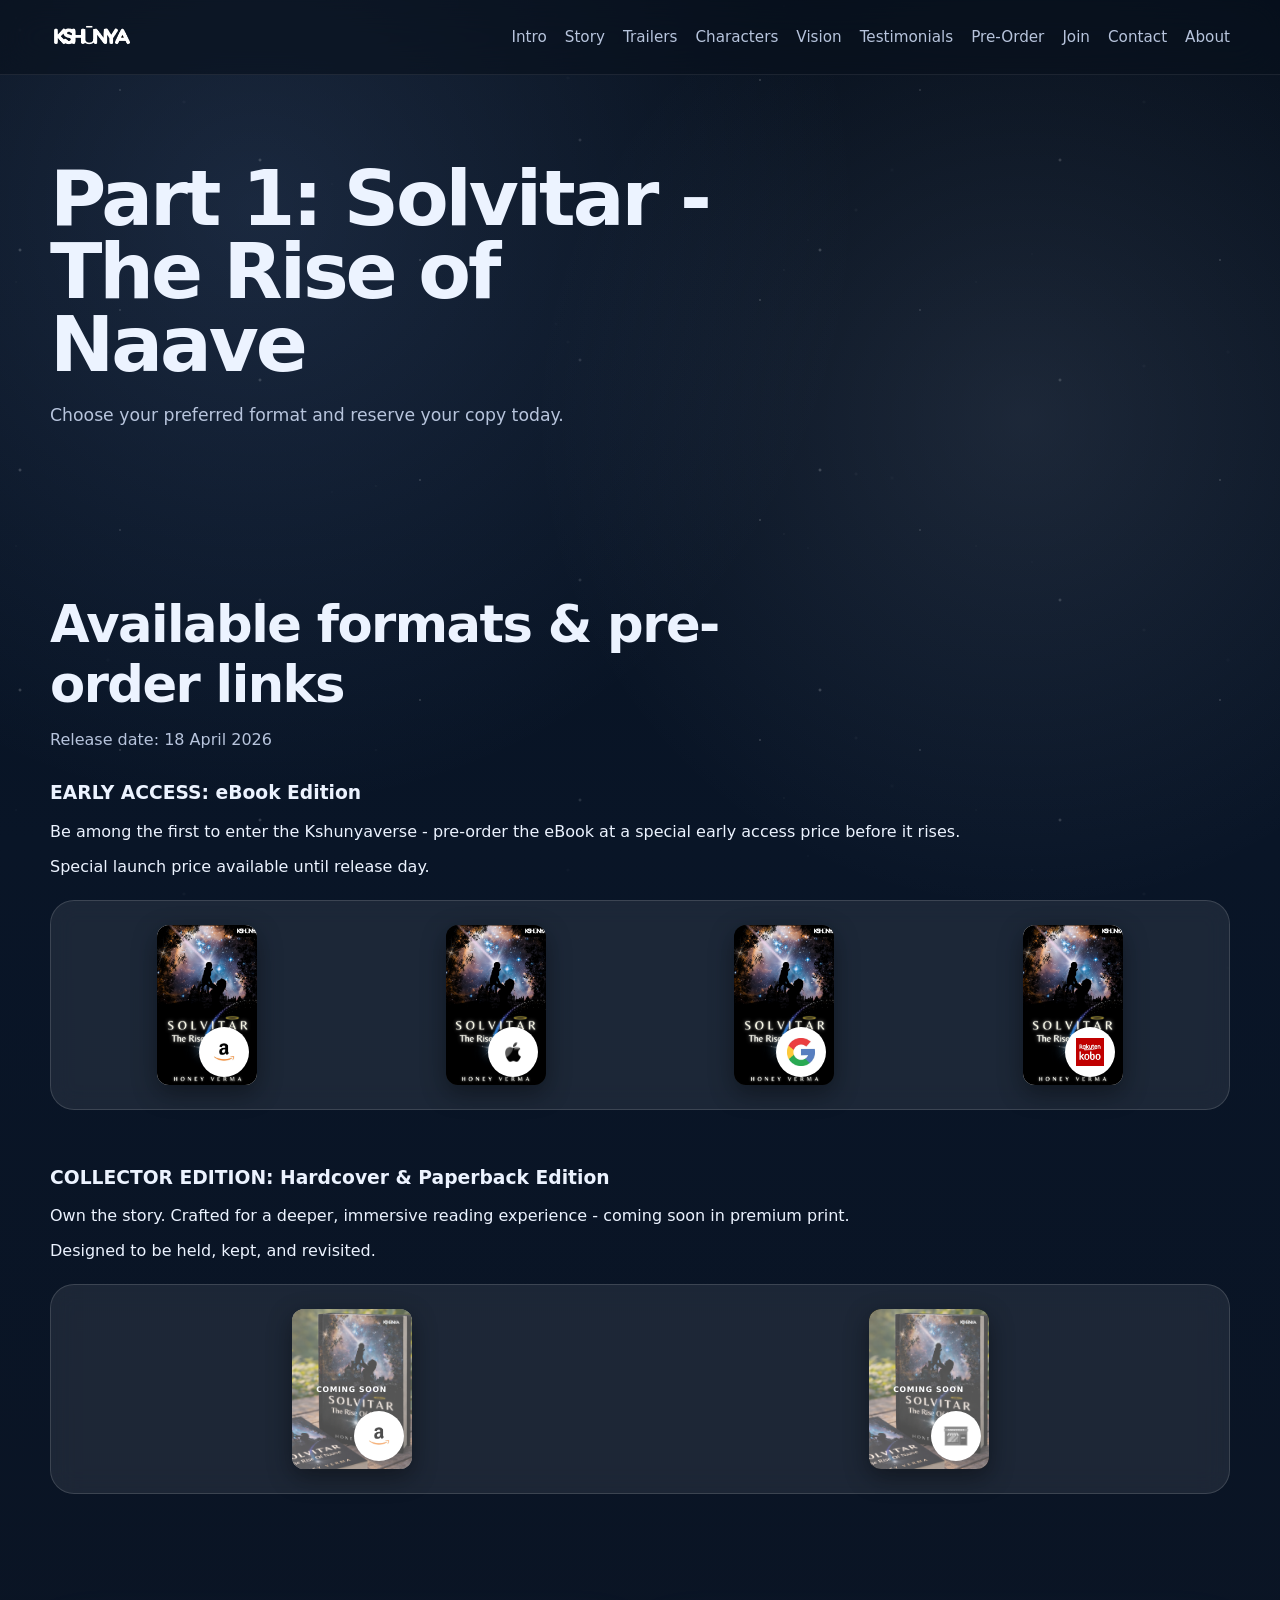
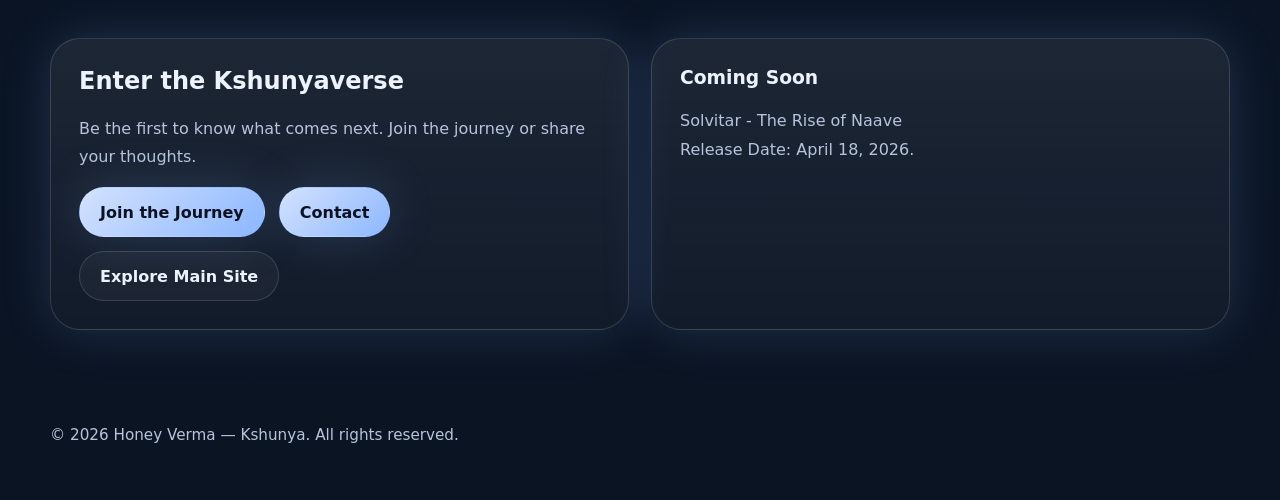
==== preorder.html @ 1340a83e "added meta data" ====
<!DOCTYPE html>
<html lang="en">
<head>
  <meta charset="UTF-8" />
  <meta name="viewport" content="width=device-width, initial-scale=1.0" />
  <title>Pre-Order | Solvitar - The Rise of Naave</title>
  <meta name="description" content="Pre-order Solvitar - The Rise of Naave in eBook format and explore upcoming collector editions.">
  <link rel="canonical" href="https://www.kshunyaverse.com/preorder.html" />
  <meta property="og:type" content="website" />
  <meta property="og:site_name" content="Kshunyaverse" />
  <meta property="og:locale" content="en_US" />
  <meta property="og:title" content="Pre-Order | Solvitar - The Rise of Naave" />
  <meta property="og:description" content="Pre-order Solvitar - The Rise of Naave in eBook format and explore upcoming collector editions." />
  <meta property="og:url" content="https://www.kshunyaverse.com/preorder.html" />
  <meta property="og:image" content="https://www.kshunyaverse.com/illustrations/bookCover.png" />
  <meta property="og:image:width" content="1200" />
  <meta property="og:image:height" content="630" />
  <meta property="og:image:type" content="image/png" />
  <meta property="og:image:alt" content="Solvitar - The Rise of Naave book cover" />
  <meta name="twitter:card" content="summary_large_image" />
  <meta name="twitter:url" content="https://www.kshunyaverse.com/preorder.html" />
  <meta name="twitter:title" content="Pre-Order | Solvitar - The Rise of Naave" />
  <meta name="twitter:description" content="Pre-order Solvitar - The Rise of Naave in eBook format and explore upcoming collector editions." />
  <meta name="twitter:image" content="https://www.kshunyaverse.com/illustrations/bookCover.png" />
  <meta name="twitter:image:alt" content="Solvitar - The Rise of Naave book cover" />
  <link rel="stylesheet" href="styles.css" />
</head>
<body>
  <div class="stars"></div>

  <header class="nav">
    <div class="container nav-inner">
      <a href="index.html#top" class="brand">
        <img class="brand-logo" src="./illustrations/kshunya.png" alt="Kshunya" />
      </a>
      <nav class="nav-links">
        <a href="index.html#intro">Intro</a>
        <a href="index.html#story">Story</a>
        <a href="index.html#trailers">Trailers</a>
        <a href="index.html#characters">Characters</a>
        <a href="index.html#vision">Vision</a>
        <a href="index.html#testimonials">Testimonials</a>
        <a href="preorder.html">Pre-Order</a>
        <a href="#" class="btn-join">Join</a>
        <a href="#" class="btn-contact">Contact</a>
        <a href="index.html#about">About</a>
      </nav>
    </div>
  </header>

  <main id="top">
    <section class="hero">
      <div class="container">
        <div class="section-head reveal">
          <h1 style="max-width:none;">Part 1: Solvitar - The Rise of Naave</h1>
          <p>Choose your preferred format and reserve your copy today.</p>
        </div>
      </div>
    </section>

    <section id="available">
      <div class="container">
        <div class="section-head reveal">
          <h2>Available formats & pre-order links</h2>
          <p>Release date: 18 April 2026</p>
        </div>

        <div>
          <h3>EARLY ACCESS: eBook Edition</h3>
          <p>Be among the first to enter the Kshunyaverse - pre-order the eBook at a special early access price before it rises.</p>
          <p>Special launch price available until release day.</p>
          <div class="card available-grid">
            <div class="store-card reveal amazon-card">
              <a href="https://kdpbook.link/for/B0GTPSJ58J" target="_blank" rel="noopener noreferrer" aria-label="Amazon KDP eBook cover">
                <img src="./illustrations/bookCover.png" alt="Book Cover" class="book-cover-small" />
              </a>
              <a href="https://kdpbook.link/for/B0GTPSJ58J" target="_blank" rel="noopener noreferrer" aria-label="Amazon KDP eBook" class="store-logo-overlay">
                <img src="./logos/amazonIcon.png" alt="Amazon" />
              </a>
            </div>

            <div class="store-card reveal apple-card">
              <a href="https://geo.itunes.apple.com/gb/book/solvitar-the-rise-of-naave/id6761419343" target="_blank" rel="noopener noreferrer" aria-label="Apple Books cover">
                <img src="./illustrations/bookCover.png" alt="Book Cover" class="book-cover-small" />
              </a>
              <a href="https://geo.itunes.apple.com/gb/book/solvitar-the-rise-of-naave/id6761419343" target="_blank" rel="noopener noreferrer" aria-label="Apple Books" class="store-logo-overlay">
                <img src="./logos/appleIcon.png" alt="Apple" />
              </a>
            </div>

            <div class="store-card reveal google-card">
              <a href="https://play.google.com/store/books/details?id=gTzNEQAAQBAJ&pli=1" target="_blank" rel="noopener noreferrer" aria-label="Google Books cover">
                <img src="./illustrations/bookCover.png" alt="Book Cover" class="book-cover-small" />
              </a>
              <a href="https://play.google.com/store/books/details?id=gTzNEQAAQBAJ&pli=1" target="_blank" rel="noopener noreferrer" aria-label="Google Books" class="store-logo-overlay">
                <img src="./logos/googleIcon.png" alt="Google" />
              </a>
            </div>

            <div class="store-card reveal kobo-card">
              <a href="https://www.kobo.com/ww/en/ebook/solvitar-the-rise-of-naave?sId=f99e2381-124f-439b-b4d4-d04a3a6e9999" target="_blank" rel="noopener noreferrer" aria-label="Kobo cover">
                <img src="./illustrations/bookCover.png" alt="Book Cover" class="book-cover-small" />
              </a>
              <a href="https://www.kobo.com/ww/en/ebook/solvitar-the-rise-of-naave?sId=f99e2381-124f-439b-b4d4-d04a3a6e9999" target="_blank" rel="noopener noreferrer" aria-label="Kobo" class="store-logo-overlay">
                <img src="./logos/koboIcon.png" alt="Kobo" />
              </a>
            </div>
          </div>
        </div>

        <br />
        <br />

        <div>
          <h3>COLLECTOR EDITION: Hardcover & Paperback Edition</h3>
          <p>Own the story. Crafted for a deeper, immersive reading experience - coming soon in premium print.</p>
          <p>Designed to be held, kept, and revisited.</p>
          <div class="card available-grid secondary-available-grid">
            <div class="store-card reveal amazon-card">
              <div aria-label="Amazon cover" role="img">
                <img src="./illustrations/hardCover.png" alt="Book Cover" class="book-cover-small-print" />
              </div>
              <div aria-label="Amazon" class="store-logo-overlay" role="img">
                <img src="./logos/amazonIcon.png" alt="Amazon" />
              </div>
              <div class="coming-soon-mask">Coming Soon</div>
            </div>

            <div class="store-card reveal google-card">
              <div aria-label="Google cover" role="img">
                <img src="./illustrations/hardCover.png" alt="Book Cover" class="book-cover-small-print" />
              </div>
              <div aria-label="Google" class="store-logo-overlay" role="img">
                <img src="./logos/bookStore.png" alt="Google" />
              </div>
              <div class="coming-soon-mask">Coming Soon</div>
            </div>
          </div>
        </div>
      </div>
    </section>

    <section>
      <div class="container cta-grid">
        <div class="cta-box reveal">
          <h2 style="margin-top:0;">Enter the Kshunyaverse</h2>
          <p style="color:var(--muted); line-height:1.75;">
            Be the first to know what comes next. Join the journey or share your thoughts.
          </p>
          <div class="hero-actions">
            <a href="#" class="btn btn-primary btn-join">Join the Journey</a>
            <a class="btn btn-primary btn-contact" href="#">Contact</a>
            <a class="btn btn-secondary" href="index.html#top">Explore Main Site</a>
          </div>
        </div>
        <div class="cta-box reveal">
          <h3 style="margin-top:0;">Coming Soon</h3>
          <p style="color:var(--muted); line-height:1.8; margin:0;">Solvitar - The Rise of Naave<br />Release Date: April 18, 2026.</p>
        </div>
      </div>
    </section>

    <div id="join-modal" class="modal" aria-hidden="true">
      <div class="modal-backdrop" data-modal-close></div>
      <div class="modal-content" role="dialog" aria-modal="true" aria-label="Join the list">
        <button type="button" class="modal-close" aria-label="Close">x</button>
        <div class="modal-body">
          <h3>Join the list</h3>
          <p>Submit the form below and we'll notify you when new book launches.</p>
          <iframe id="join-form" src="https://docs.google.com/forms/d/e/1FAIpQLSfUXX-YgB81C_dfRsbbJ611baVwpn4C3yfqafivd_DfNPSOYA/viewform?usp=dialog" frameborder="0" allowfullscreen></iframe>
          <div class="modal-status" aria-live="polite"></div>
        </div>
      </div>
    </div>

    <div id="contact-modal" class="modal" aria-hidden="true">
      <div class="modal-backdrop" data-modal-close></div>
      <div class="modal-content" role="dialog" aria-modal="true" aria-label="Contact Us">
        <button type="button" class="modal-close" aria-label="Close">x</button>
        <div class="modal-body">
          <h3>Contact Us</h3>
          <p>Have questions, feedback, or just want to say hi? Reach out to us using the form below.</p>
          <iframe id="contact-form" src="https://docs.google.com/forms/d/e/1FAIpQLSdtPMQLyelVuLOmg_-yyrxJIGSr80XxqfY_9Hjvm3jRWooEPA/viewform?usp=dialog" frameborder="0" allowfullscreen></iframe>
          <div class="modal-status" aria-live="polite"></div>
        </div>
      </div>
    </div>
  </main>

  <footer class="footer">
    <div class="container">
      © <span id="year"></span> Honey Verma — Kshunya. All rights reserved.
    </div>
  </footer>

  <script src="script.js"></script>
</body>
</html>
---- styles.css ----
:root {
  --bg: #08111f;
  --bg-soft: #0f1c30;
  --card: rgba(255,255,255,0.08);
  --line: rgba(255,255,255,0.14);
  --text: #ecf3ff;
  --muted: #b7c4dc;
  --accent: #8db7ff;
  --accent-2: #d3e2ff;
  --glow: 0 0 50px rgba(141,183,255,0.18);
  --radius: 24px;
  --max: 1180px;
}

* { box-sizing: border-box; }
html { scroll-behavior: smooth; }
body {
  margin: 0;
  font-family: Inter, ui-sans-serif, system-ui, -apple-system, BlinkMacSystemFont, "Segoe UI", sans-serif;
  background:
    radial-gradient(circle at 20% 10%, rgba(141,183,255,0.14), transparent 28%),
    radial-gradient(circle at 80% 20%, rgba(211,226,255,0.10), transparent 25%),
    linear-gradient(180deg, #07101d 0%, #091527 40%, #0b1423 100%);
  color: var(--text);
  overflow-x: hidden;
}

a { color: inherit; text-decoration: none; }
img { max-width: 100%; display: block; }

.stars, .stars::before, .stars::after {
  position: fixed;
  inset: 0;
  content: "";
  pointer-events: none;
  background-image:
    radial-gradient(2px 2px at 20px 30px, rgba(255,255,255,0.8), transparent),
    radial-gradient(1.5px 1.5px at 120px 90px, rgba(255,255,255,0.6), transparent),
    radial-gradient(2px 2px at 260px 160px, rgba(255,255,255,0.7), transparent),
    radial-gradient(1.5px 1.5px at 420px 40px, rgba(255,255,255,0.7), transparent),
    radial-gradient(2px 2px at 580px 140px, rgba(255,255,255,0.55), transparent),
    radial-gradient(1.5px 1.5px at 760px 80px, rgba(255,255,255,0.75), transparent);
  background-size: 800px 220px;
  animation: drift 60s linear infinite;
  opacity: 0.35;
}
.stars::before { animation-duration: 90s; opacity: 0.20; transform: scale(1.2); }
.stars::after { animation-duration: 120s; opacity: 0.12; transform: scale(1.4); }
@keyframes drift { from { transform: translateY(0); } to { transform: translateY(220px); } }

.container { width: min(var(--max), calc(100% - 32px)); margin: 0 auto; }

.banner {
  position: relative;
  width: 100%;
  overflow: hidden;
  background: #000;
  
}

.banner video {
  width: 100%;
  object-fit: cover;
  display: block;
}

.nav {
  position: sticky;
  top: 0;
  z-index: 10;
  backdrop-filter: blur(18px);
  background: rgba(7, 16, 29, 0.58);
  border-bottom: 1px solid rgba(255,255,255,0.08);
}
.nav-inner {
  display: flex;
  align-items: center;
  justify-content: space-between;
  min-height: 74px;
  gap: 24px;
}
.brand {
  display: flex;
  align-items: center;
  gap: 12px;
  font-weight: 700;
  letter-spacing: 0.08em;
  text-transform: uppercase;
}
.brand-mark {
  width: 20px;
  height: 40px;
  border-radius: 50%;
  background: radial-gradient(circle at 35% 35%, var(--accent-2), var(--accent));
  box-shadow: var(--glow);
  position: relative;
}
.brand-mark::after {
  content: "";
  position: absolute;
  inset: 10px;
  border-radius: 50%;
  background: var(--bg);
}
.brand-logo {
  height: 28px;
  width: auto;
  display: block;
  object-fit: contain;
}.nav-links {
  display: flex;
  gap: 18px;
  flex-wrap: wrap;
  color: var(--muted);
  font-size: 0.95rem;
}
.nav-links a:hover { color: var(--text); }

.hero {
  position: relative;
  padding: 88px 0 64px;
}
.hero-grid {
  display: grid;
  grid-template-columns: 1.1fr 0.9fr;
  gap: 32px;
}
.eyebrow {
  display: inline-flex;
  padding: 8px 14px;
  border-radius: 999px;
  border: 1px solid var(--line);
  background: rgba(255,255,255,0.04);
  color: var(--accent-2);
  font-size: 0.85rem;
  margin-bottom: 18px;
}
h1 {
  font-size: clamp(2.6rem, 6vw, 5.5rem);
  line-height: 0.95;
  margin: 0 0 18px;
  letter-spacing: -0.04em;
  max-width: 10ch;
}
.hero p {
  font-size: 1.08rem;
  color: var(--muted);
  line-height: 1.7;
  max-width: 62ch;
  margin: 0 0 26px;
}
.hero-actions {
  display: flex;
  gap: 14px;
  flex-wrap: wrap;
}
.btn {
  display: inline-flex;
  align-items: center;
  justify-content: center;
  min-height: 50px;
  padding: 0 20px;
  border-radius: 999px;
  border: 1px solid transparent;
  transition: 0.25s ease;
  font-weight: 600;
}
.btn-primary {
  background: linear-gradient(135deg, var(--accent-2), var(--accent));
  color: #0b1320;
  box-shadow: var(--glow);
}
.btn-primary:hover { transform: translateY(-2px); }
.btn-secondary {
  border-color: var(--line);
  background: rgba(255,255,255,0.04);
  color: var(--text);
}
.btn-secondary:hover { background: rgba(255,255,255,0.08); }

.hero-card {
  border-radius: 32px;
  padding: 32px;
  min-height: 780px;
  position: relative;
  overflow: hidden;
  background: radial-gradient(circle at top, rgba(59,248,255,0.22), rgba(4,6,18,0.85) 65%);
  border: 1px solid rgba(59,248,255,0.18);
  box-shadow: var(--shadow), 0 0 40px rgba(59,248,255,0.18);
  display: flex;
  flex-direction: column;
  justify-content: center;
  align-items: center;
}

.book-carousel {
  width: 100%;
  flex: 1;
  min-height: 480px;
  display: flex;
  justify-content: center;
  align-items: center;
  margin-bottom: 20px;
  overflow: hidden;
}

.carousel-track {
  position: relative;
  width: max-content;
  min-width: 100%;
  height: 100%;
  display: flex;
  transition: transform 0.8s ease;
  will-change: transform;
}

.carousel-slide {
  position: relative;
  flex: 0 0 100%;
  width: 100%;
  height: 100%;
  display: flex;
  flex-direction: column;
  justify-content: center;
  align-items: center;
  gap: 18px;
  overflow: hidden;
  backface-visibility: hidden;
  -webkit-font-smoothing: antialiased;
  text-rendering: optimizeLegibility;
  transform: translateZ(0);
}

.book-cover {
  width: clamp(280px, 45vw, 560px);
  max-height: 520px;
  aspect-ratio: 8 / 12;
  border-radius: 18px;
  border: 2px solid rgba(255,255,255,0.22);
  box-shadow: 0 32px 90px rgba(0,0,0,0.60);
  background-position: center;
  background-repeat: no-repeat;
  background-size: contain;
}

.book-cover-1 {
  background-image: url('./illustrations/bookCover.png');
}

.book-cover-2 {
  background-image: url('./illustrations/bookCover2.png');
}

.naave-13 {
  width: 92px;
  height: 92px;
  border-radius: 50%;
  display: grid;
  place-items: center;
  font-size: 1.6rem;
  font-weight: 700;
  background: linear-gradient(135deg, rgba(211,226,255,0.9), rgba(141,183,255,0.7));
  color: #07101d;
  margin-bottom: 18px;
  box-shadow: var(--glow);
  background-image: url('./illustrations/NaaveFace.png');
  background-position: center;
  background-repeat: no-repeat;
  background-size: contain;
}

.ita-36 {
  width: 92px;
  height: 92px;
  border-radius: 50%;
  display: grid;
  place-items: center;
  font-size: 1.6rem;
  font-weight: 700;
  background: linear-gradient(135deg, rgba(211,226,255,0.9), rgba(141,183,255,0.7));
  color: #07101d;
  margin-bottom: 18px;
  box-shadow: var(--glow);
  background-image: url('./illustrations/ItaFace.png');
  background-position: center;
  background-repeat: no-repeat;
  background-size: contain;
}

.reke-39 {
  width: 92px;
  height: 92px;
  border-radius: 50%;
  display: grid;
  place-items: center;
  font-size: 1.6rem;
  font-weight: 700;
  background: linear-gradient(135deg, rgba(211,226,255,0.9), rgba(141,183,255,0.7));
  color: #07101d;
  margin-bottom: 18px;
  box-shadow: var(--glow);
  background-image: url('./illustrations/Rekeface.png');
  background-position: center;
  background-repeat: no-repeat;
  background-size: contain;
}

.coming-soon-overlay {
  position: absolute;
  inset: 0;
  display: flex;
  align-items: center;
  justify-content: center;
  background: rgba(0, 0, 0, 0.45);
  border-radius: 12px;
  font-size: 1.2rem;
  font-weight: 700;
  color: var(--accent-2);
  letter-spacing: 0.05em;
  backdrop-filter: blur(2px);
}

.quote {
  width: 100%;
  padding: 18px;
  border-radius: 20px;
  background: rgba(7,16,29,0.55);
  border: 1px solid var(--line);
  color: var(--muted);
  line-height: 1.6;
  font-size: 0.95rem;
  text-align: center;
  margin-top: auto;
}

/* Modal (Join list) */
.modal {
  position: fixed;
  inset: 0;
  display: none;
  align-items: center;
  justify-content: center;
  padding: 28px;
  z-index: 1000;
}
.modal.open {
  display: flex;
}
.modal-backdrop {
  position: absolute;
  inset: 0;
  background: rgba(0, 0, 0, 0.75);
  backdrop-filter: blur(12px);
}
.modal-content {
  position: relative;
  width: min(640px, 100%);
  max-width: 940px;
  max-height: 90vh;
  background: rgba(7, 16, 29, 0.95);
  border-radius: 24px;
  padding: 24px;
  border: 1px solid rgba(255,255,255,0.14);
  box-shadow: 0 20px 60px rgba(0,0,0,0.55);
  overflow: hidden;
  display: flex;
  flex-direction: column;
}
.modal-close {
  position: absolute;
  top: 18px;
  right: 18px;
  width: 34px;
  height: 34px;
  border-radius: 50%;
  border: 1px solid rgba(255,255,255,0.22);
  background: rgba(0,0,0,0.35);
  color: var(--text);
  font-size: 1.2rem;
  cursor: pointer;
}
.modal-body {
  margin-top: 16px;
  overflow: auto;
  display: flex;
  flex-direction: column;
  gap: 14px;
}
.modal-body h3 {
  margin: 0;
  font-size: 1.6rem;
}
.modal-body p {
  color: var(--muted);
  margin: 0;
}
#join-form {
  width: 100%;
  height: 520px;
  border-radius: 14px;
  border: 1px solid rgba(255,255,255,0.18);
}
#contact-form {
  width: 100%;
  height: 520px;
  border-radius: 14px;
  border: 1px solid rgba(255,255,255,0.18);
}
.modal-status {
  font-size: 0.95rem;
  color: var(--accent-2);
  min-height: 1.2em;
}

/* Available books links */
.available-grid {
  display: grid;
  grid-template-columns: repeat(auto-fit, minmax(90px, 1fr));
  gap: 24px;
  margin-top: 24px;
  justify-items: center;
}

.store-card {
  position: relative;
  display: inline-block;
  border-radius: 12px;
  overflow: hidden;
  cursor: pointer;
  transition: transform 0.25s ease;
  background: linear-gradient(135deg, #f8f9fa 0%, #e9ecef 100%);
  box-shadow: 0 8px 24px rgba(0, 0, 0, 0.4);
}

.amazon-card, .kobo-card {
  background: linear-gradient(135deg, #fefefe 0%, #f5f5f5 50%, #e8e8e8 100%);
  position: relative;
}

.amazon-card::before, .kobo-card::before {
  content: '';
  position: absolute;
  top: 0;
  left: 0;
  right: 0;
  bottom: 0;
  background: repeating-linear-gradient(
    90deg,
    transparent,
    transparent 2px,
    rgba(0,0,0,0.02) 2px,
    rgba(0,0,0,0.02) 4px
  );
  pointer-events: none;
}

.apple-card, .google-card {
  background: linear-gradient(135deg, #1a1a1a 0%, #2d2d2d 50%, #1a1a1a 100%);
  position: relative;
}

.apple-card::before, .google-card::before {
  content: '';
  position: absolute;
  top: 0;
  left: 0;
  right: 0;
  bottom: 0;
  background: radial-gradient(circle at center, rgba(255,255,255,0.1) 0%, transparent 70%);
  pointer-events: none;
}

.store-card:hover {
  transform: scale(1.05);
}

.book-cover-small {
  width: 100px;
  height: 160px;
  border-radius: 8px;
  object-fit: cover;
  display: block;
  position: relative;
  z-index: 1;
}

.book-cover-small-print {
  width: 120px;
  height: 160px;
  border-radius: 8px;
  object-fit: cover;
  display: block;
  position: relative;
  z-index: 1;
}

.store-logo-overlay {
  position: absolute;
  bottom: 8px;
  right: 8px;
  width: 50px;
  height: 50px;
  background: white;
  border-radius: 50%;
  display: flex;
  align-items: center;
  justify-content: center;
  box-shadow: 0 4px 12px rgba(0, 0, 0, 0.3);
  transition: transform 0.25s ease;
  z-index: 2;
}

.store-logo-overlay:hover {
  transform: scale(1.1);
}

.store-logo-overlay img {
  width: 28px;
  height: 28px;
  object-fit: contain;
}

.coming-soon-mask {
  position: absolute;
  inset: 0;
  display: flex;
  align-items: center;
  justify-content: center;
  background: rgba(255, 255, 255, 0.3);
  color: #fdfeff;
  font-size: 0.48rem;
  font-weight: 700;
  letter-spacing: 0.09em;
  text-transform: uppercase;
  z-index: 3;
  border-radius: 12px;
  pointer-events: none;
}

.available-links {
  background: rgba(255,255,255,0.08);
  border: 1px solid rgba(255,255,255,0.16);
  padding: 16px;
  border-radius: 18px;
}
.available-links h3 {
  margin: 0 0 8px;
  font-size: 1.15rem;
}
.available-links p {
  margin: 0 0 10px;
  color: var(--muted);
  font-size: 0.88rem;
}
.store-logos {
  display: flex;
  gap: 12px;
  align-items: center;
  flex-wrap: wrap;
}
.store-logos a {
  display: inline-flex;
  align-items: center;
  justify-content: center;
  width: auto;
  height: auto;
  text-decoration: none;
}
.store-logos a img {
  width: 100px;
  height: 100px;
  object-fit: contain;
}
.store-logos a span {
  color: var(--muted);
  font-size: 0.8rem;
  line-height: 1;
}

/* Trailers grid */
.trailers-grid {
  display: grid;
  grid-template-columns: repeat(auto-fit, minmax(260px, 1fr));
  gap: 22px;
  margin-top: 32px;
}

@media (max-width: 520px) {
  .trailers-grid {
    gap: 18px;
  }
}

.trailer-card {
  position: relative;
  background: var(--card);
  border: 1px solid var(--line);
  border-radius: 18px;
  overflow: hidden;
  cursor: pointer;
  transition: transform 0.25s ease, box-shadow 0.25s ease;
  display: flex;
  flex-direction: column;
  pointer-events: auto;
}

.trailer-card:hover {
  transform: translateY(-6px);
  box-shadow: 0 16px 42px rgba(0,0,0,0.35);
}

.trailer-thumbnail {
  position: relative;
  width: 100%;
  aspect-ratio: 16/9;
  max-height: 260px;
  overflow: hidden;
}

.trailer-thumbnail img {
  width: 100%;
  height: 100%;
  object-fit: cover;
  transition: transform 0.25s ease;
}

.trailer-card:hover .trailer-thumbnail img {
  transform: scale(1.04);
}

.play-button {
  position: absolute;
  inset: 0;
  display: grid;
  place-items: center;
  pointer-events: none;
}

.trailer-card h3 {
  margin: 18px 20px 8px;
  font-size: 1.15rem;
}

.trailer-card p {
  margin: 0 20px 18px;
  color: var(--muted);
  line-height: 1.45;
}

/* Video modal */
.video-modal {
  position: fixed;
  inset: 0;
  display: none;
  align-items: center;
  justify-content: center;
  background: rgba(0, 0, 0, 0.92);
  z-index: 1000;
}

.video-modal.open {
  display: flex;
}

.video-modal-backdrop {
  position: absolute;
  inset: 0;
}

.video-modal-content {
  position: relative;
  width: 100%;
  max-width: 1100px;
  max-height: 90vh;
  background: #000;
  border-radius: 12px;
  overflow: hidden;
  box-shadow: 0 22px 60px rgba(0,0,0,0.7);
}

.video-modal-close {
  position: absolute;
  top: 16px;
  right: 16px;
  width: 44px;
  height: 44px;
  border-radius: 50%;
  border: 1px solid rgba(255,255,255,0.4);
  background: rgba(0,0,0,0.6);
  color: white;
  font-size: 1.6rem;
  cursor: pointer;
  z-index: 10;
  display: grid;
  place-items: center;
  transition: transform 0.2s ease;
}

.video-modal-close:hover {
  transform: scale(1.05);
}

.video-modal-body {
  position: relative;
  width: 100%;
  padding-bottom: 56.25%;
  height: 0;
}

.video-container {
  position: absolute;
  inset: 0;
}

#video-iframe {
  width: 100%;
  height: 100%;
  border: 0;
}

.video-fallback {
  position: absolute;
  bottom: 18px;
  left: 0;
  width: 100%;
  padding: 0 18px;
  text-align: center;
  color: var(--muted);
  font-size: 0.95rem;
  pointer-events: none;
}

.video-fallback a {
  color: var(--accent-2);
  text-decoration: underline;
  pointer-events: auto;
}

@keyframes float {
  0%,100% { transform: translateY(0); }
  50% { transform: translateY(-14px); }
}
@keyframes spin { from { transform: rotate(0deg); } to { transform: rotate(360deg); } }

section { padding: 72px 0; }
.section-head {
  margin-bottom: 28px;
  max-width: 70ch;
}
.section-head h2 {
  font-size: clamp(2rem, 4vw, 3.4rem);
  margin: 0 0 12px;
  letter-spacing: -0.03em;
}
.section-head p {
  margin: 0;
  line-height: 1.75;
  color: var(--muted);
}

.story-grid,
.about-grid,
.cta-grid {
  display: grid;
  grid-template-columns: repeat(2, minmax(0, 1fr));
  gap: 22px;
}

.card {
  background: var(--card);
  border: 1px solid var(--line);
  border-radius: var(--radius);
  padding: 24px;
  backdrop-filter: blur(12px);
  transition: transform 0.35s ease, border-color 0.35s ease, background 0.35s ease;
}
.card:hover {
  transform: translateY(-4px);
  border-color: rgba(211,226,255,0.30);
  background: rgba(255,255,255,0.10);
}
.card h3 { margin: 0 0 12px; font-size: 1.2rem; }
.card p { margin: 0; color: var(--muted); line-height: 1.7; }

.characters-grid {
  display: grid;
  grid-template-columns: repeat(3, minmax(0, 1fr));
  gap: 20px;
}
.character-card {
  position: relative;
  min-height: 400px;
  overflow: hidden;
}
.character-avatar {
  width: 92px;
  height: 92px;
  border-radius: 50%;
  display: grid;
  place-items: center;
  font-size: 1.6rem;
  font-weight: 700;
  background: linear-gradient(135deg, rgba(211,226,255,0.9), rgba(141,183,255,0.7));
  color: #07101d;
  margin-bottom: 18px;
  box-shadow: var(--glow);
}
.character-title {
  display: flex;
  align-items: center;
  justify-content: space-between;
  gap: 12px;
  margin-bottom: 12px;
}
.bubble {
  position: absolute;
  left: 20px;
  right: 20px;
  bottom: 20px;
  transform: translateY(120%);
  opacity: 0;
  transition: 0.4s ease;
  padding: 16px;
  border-radius: 18px;
  background: rgba(7,16,29,0.75);
  border: 1px solid var(--line);
  color: var(--accent-2);
  line-height: 1.6;
}
.character-card:hover .bubble {
  transform: translateY(0);
  opacity: 1;
}

.vision {
  position: relative;
  overflow: hidden;
}
.vision-panel {
  padding: 28px;
  border: 1px solid var(--line);
  border-radius: 32px;
  background: linear-gradient(180deg, rgba(255,255,255,0.08), rgba(255,255,255,0.03));
  box-shadow: var(--glow);
}
.vision-list {
  display: grid;
  grid-template-columns: repeat(3, minmax(0, 1fr));
  gap: 18px;
  margin-top: 20px;
}
.vision-item {
  padding: 18px;
  border-radius: 20px;
  border: 1px solid var(--line);
  background: rgba(255,255,255,0.04);
}
.vision-item strong {
  display: block;
  margin-bottom: 10px;
  font-size: 1rem;
}
.vision-item span {
  color: var(--muted);
  line-height: 1.6;
  font-size: 0.96rem;
}

.testimonials-grid {
  display: grid;
  grid-template-columns: repeat(3, minmax(0, 1fr));
  gap: 18px;
}
.testimonial {
  min-height: 220px;
}
.testimonial p {
  font-size: 1rem;
  color: var(--text);
}
.testimonial footer {
  margin-top: 18px;
  color: var(--muted);
  font-size: 0.95rem;
}

.about-photo {
  min-height: 320px;
  border-radius: 32px;
  border: 1px solid var(--line);
  background:
    radial-gradient(circle at 30% 30%, rgba(211,226,255,0.26), transparent 24%),
    linear-gradient(145deg, rgba(255,255,255,0.07), rgba(255,255,255,0.03));
  background-image: url('./illustrations/honeyVerma.png');
  background-position: center;
  background-repeat: no-repeat;
  background-size: contain;
  box-shadow: var(--glow);
}

.cta-box {
  padding: 28px;
  border-radius: 30px;
  border: 1px solid var(--line);
  background: linear-gradient(180deg, rgba(255,255,255,0.08), rgba(255,255,255,0.03));
  box-shadow: var(--glow);
}
.footer {
  padding: 24px 0 56px;
  color: var(--muted);
  font-size: 0.95rem;
}

.reveal {
  opacity: 0;
  transform: translateY(28px);
  transition: opacity 0.8s ease, transform 0.8s ease;
}
.reveal.visible {
  opacity: 1;
  transform: translateY(0);
}

@media (max-width: 980px) {
  .hero-grid,
  .story-grid,
  .about-grid,
  .cta-grid,
  .characters-grid,
  .testimonials-grid,
  .vision-list {
    grid-template-columns: 1fr;
  }
  .hero-card { min-height: 680px; }
  .book-cover { height: min(420px, 55vh); width: auto; }
}

@media (max-width: 640px) {
  .nav-inner { padding: 10px 0; align-items: flex-start; }
  .nav-links { font-size: 0.9rem; gap: 12px; }
  .hero { padding-top: 56px; }
  h1 { max-width: 12ch; }
  .hero-actions { flex-direction: column; }
  .btn { width: 100%; }
}
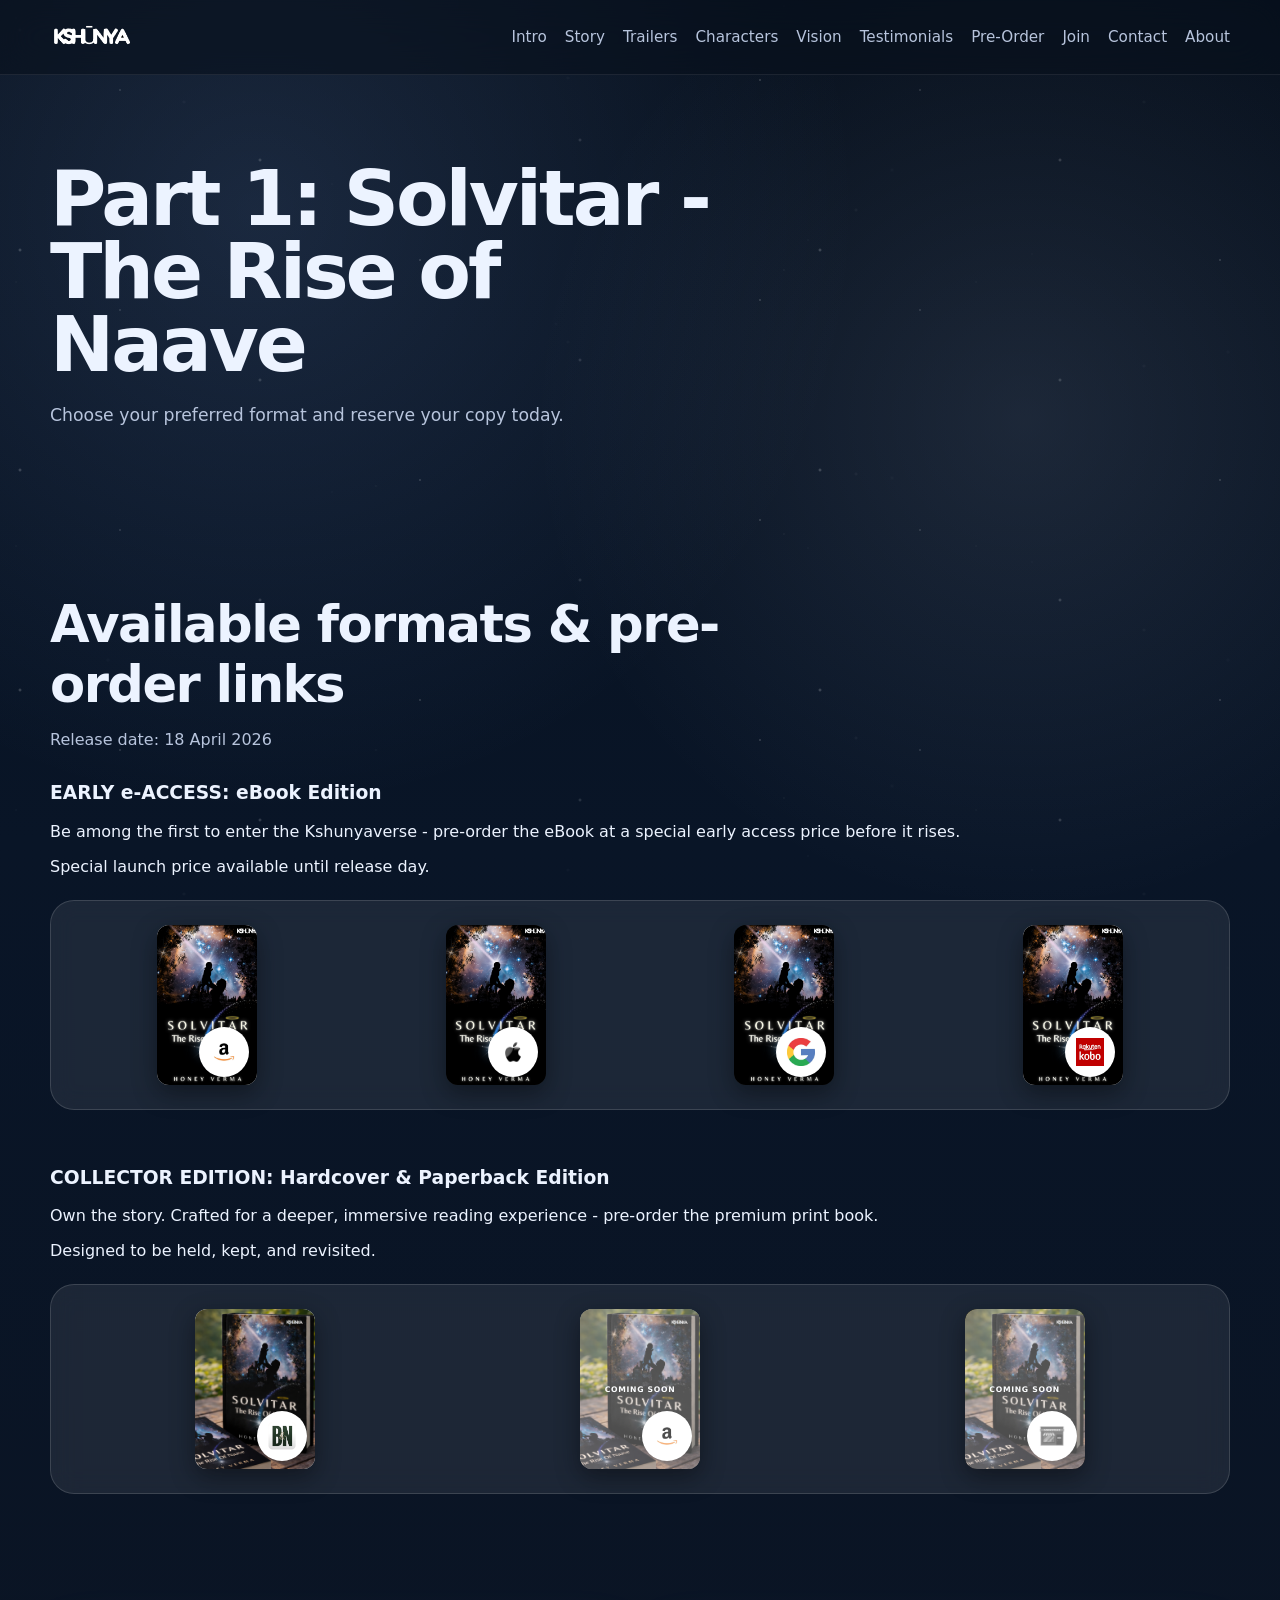
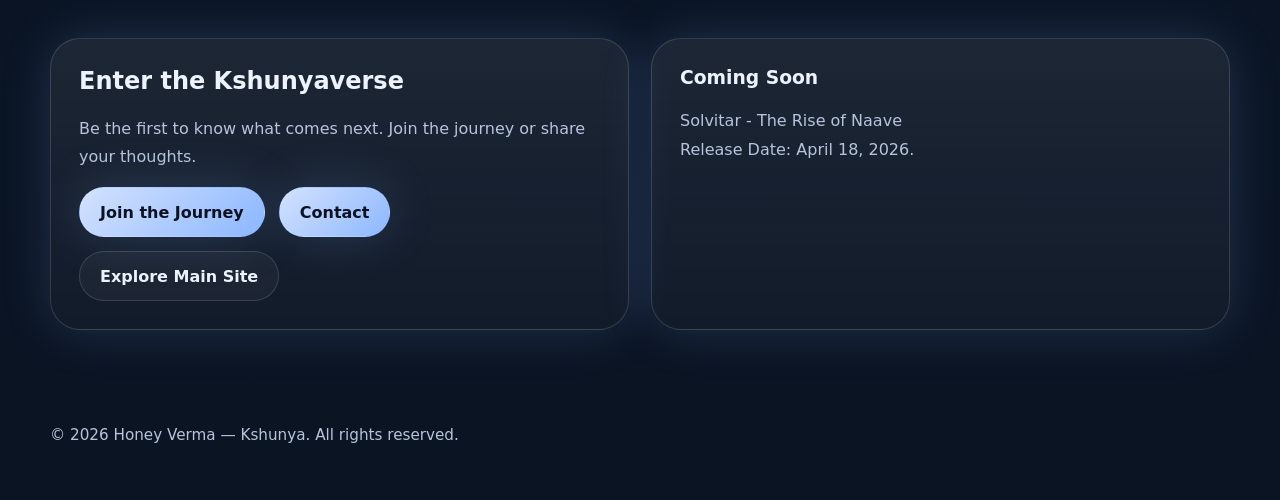
==== commit 7b0fb4aa: "added marketplace" ====
--- a/preorder.html
+++ b/preorder.html
@@ -24,6 +24,27 @@
   <meta name="twitter:image" content="https://www.kshunyaverse.com/illustrations/bookCover.png" />
   <meta name="twitter:image:alt" content="Solvitar - The Rise of Naave book cover" />
   <link rel="stylesheet" href="styles.css" />
+  <script type="application/ld+json">
+    {
+    "@context": "https://schema.org",
+    "@type": "Book",
+    "name": "The Rise of Naave",
+    "author": {
+        "@type": "Person",
+        "name": "Kshunya"
+    },
+    "genre": "Graphic Novel",
+    "about": [
+        {"@type": "Thing", "name": "Solvitar"},
+        {"@type": "Thing", "name": "Naave"},
+        {"@type": "Thing", "name": "Dr.Reke"}
+    ],
+    "publisher": {
+        "@type": "Organization",
+        "name": "Kshunyaverse"
+    }
+    }
+    </script>
 </head>
 <body>
   <div class="stars"></div>
@@ -66,7 +87,7 @@
         </div>
 
         <div>
-          <h3>EARLY ACCESS: eBook Edition</h3>
+          <h3>EARLY e-ACCESS: eBook Edition</h3>
           <p>Be among the first to enter the Kshunyaverse - pre-order the eBook at a special early access price before it rises.</p>
           <p>Special launch price available until release day.</p>
           <div class="card available-grid">
@@ -113,9 +134,18 @@
 
         <div>
           <h3>COLLECTOR EDITION: Hardcover & Paperback Edition</h3>
-          <p>Own the story. Crafted for a deeper, immersive reading experience - coming soon in premium print.</p>
+          <p>Own the story. Crafted for a deeper, immersive reading experience - pre-order the premium print book.</p>
           <p>Designed to be held, kept, and revisited.</p>
           <div class="card available-grid secondary-available-grid">
+            <div class="store-card reveal barnes-nobel-card">
+              <a href="https://www.barnesandnoble.com/w/solvitar-the-rise-of-naave-honey-verma/1149882789" target="_blank" rel="noopener noreferrer" aria-label="Barnes & Noble cover">
+                <img src="./illustrations/hardCover.png" alt="Book Cover" class="book-cover-small-print" />
+              </a>
+              <a href="https://www.barnesandnoble.com/w/solvitar-the-rise-of-naave-honey-verma/1149882789" target="_blank" rel="noopener noreferrer" aria-label="Barnes & Noble" class="store-logo-overlay">
+                <img src="./logos/barnes-and-noble.png" alt="Barnes & Noble" />
+              </a>
+            </div>
+
             <div class="store-card reveal amazon-card">
               <div aria-label="Amazon cover" role="img">
                 <img src="./illustrations/hardCover.png" alt="Book Cover" class="book-cover-small-print" />
